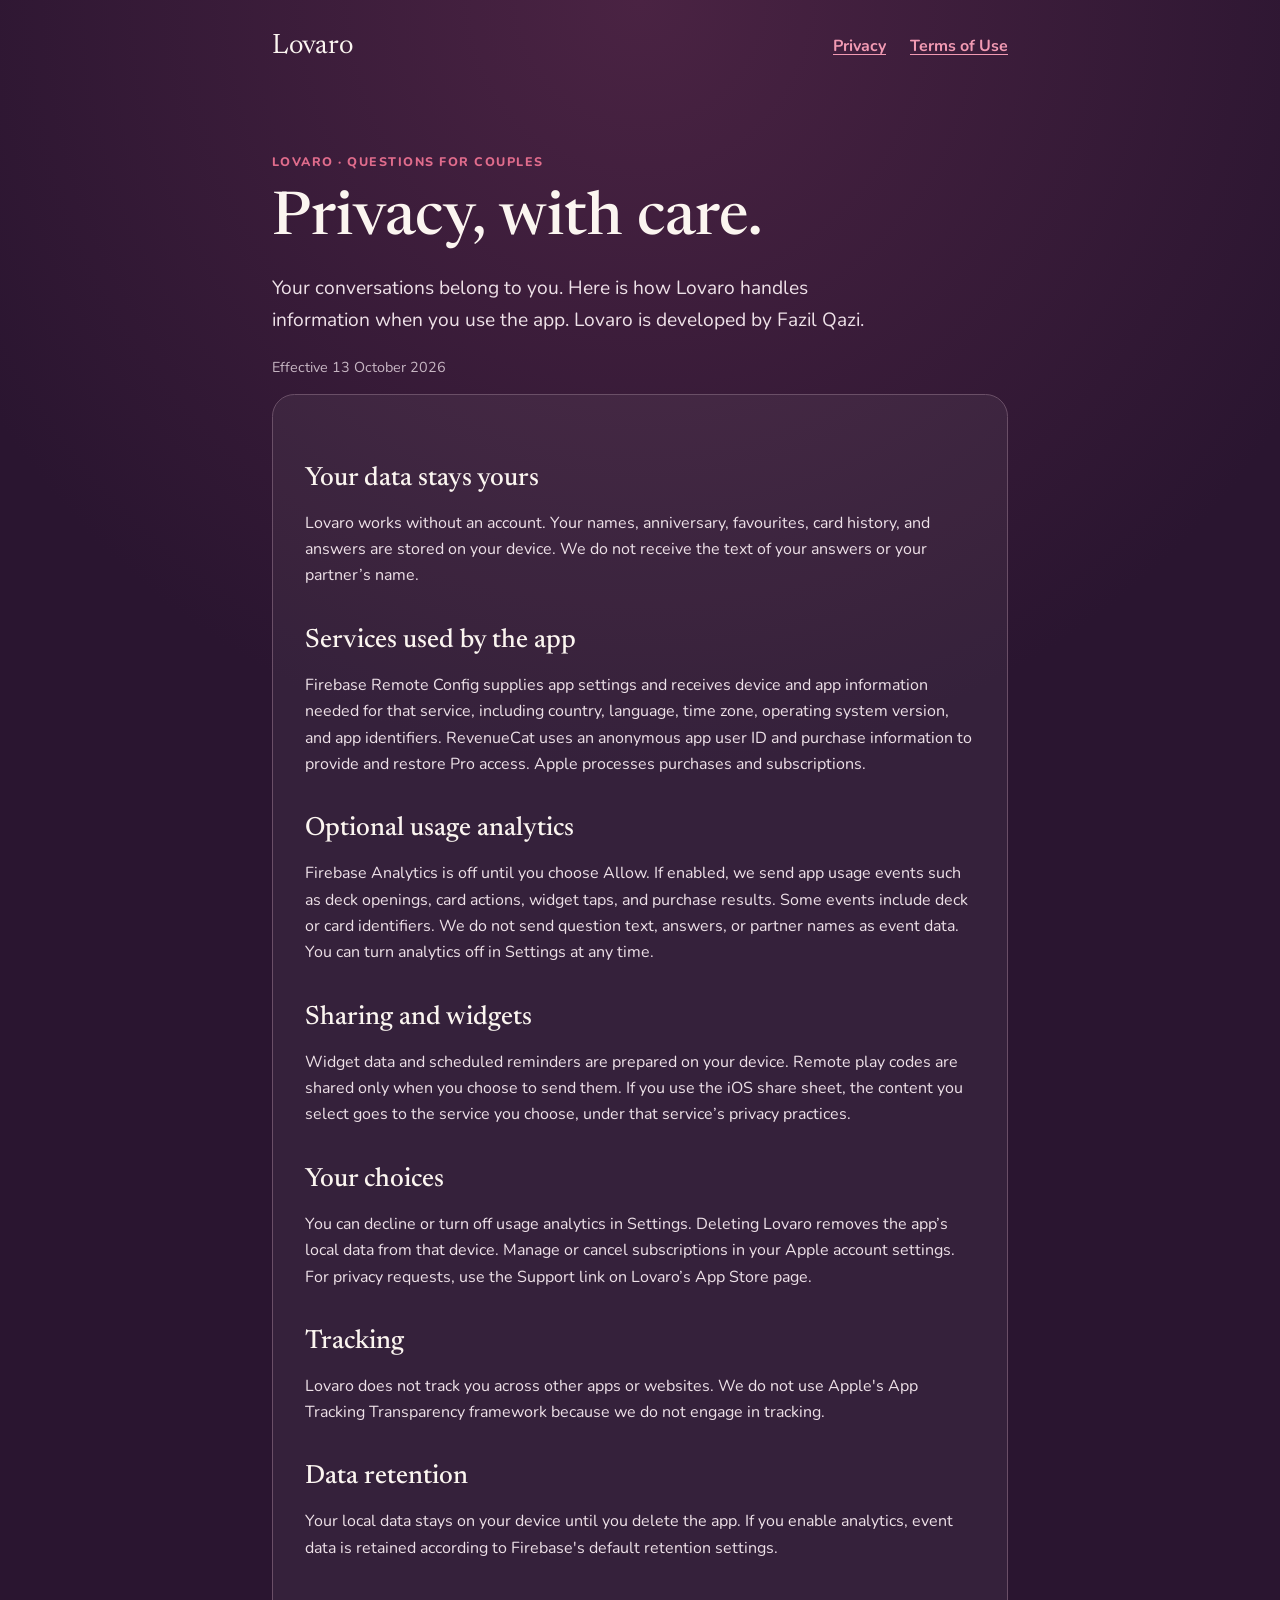
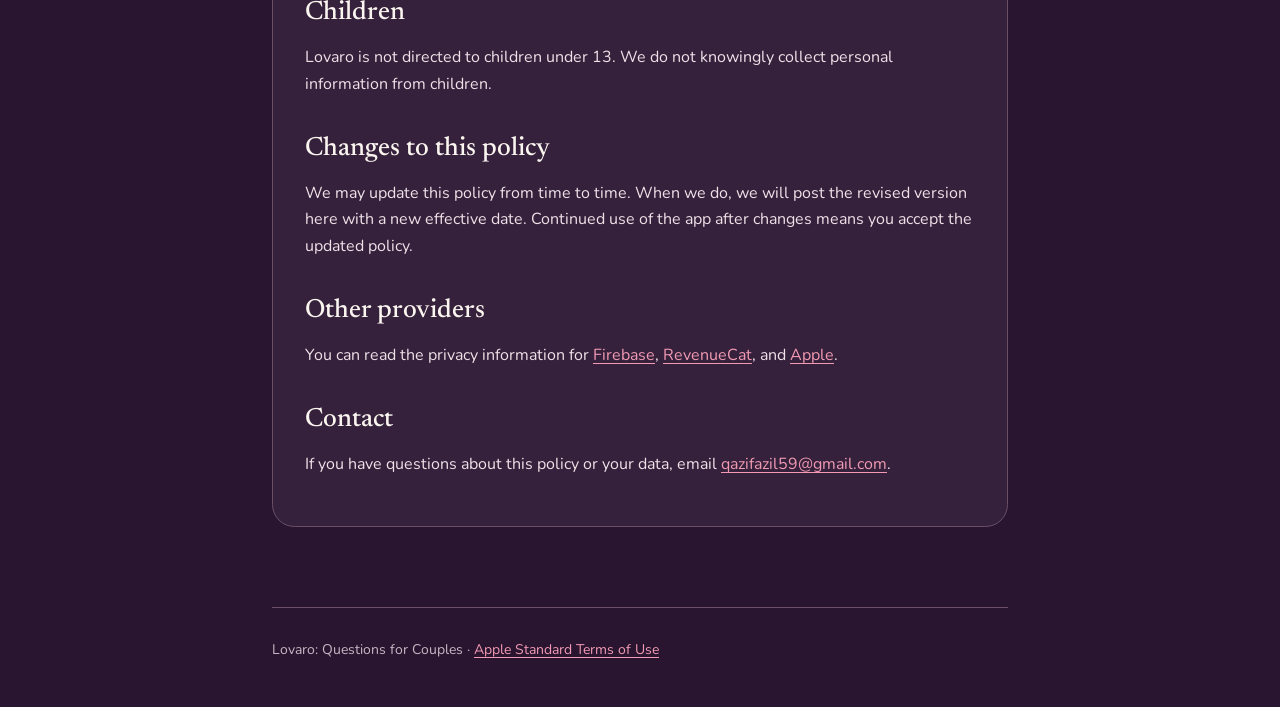
==== legal/index.html @ e7bbdf10 "first commit" ====
<!doctype html>
<html lang="en"><head><meta charset="utf-8"><meta name="viewport" content="width=device-width, initial-scale=1"><meta name="description" content="How Lovaro handles app data, analytics, purchases, and privacy choices."><meta name="theme-color" content="#2a1530"><title>Privacy Policy · Lovaro</title><link rel="stylesheet" href="style.css"></head>
<body><header><a class="brand" href="index.html">Lovaro</a><nav aria-label="Legal pages"><a href="index.html" aria-current="page">Privacy</a><a href="https://www.apple.com/legal/internet-services/itunes/dev/stdeula/">Terms of Use</a></nav></header><main><p class="eyebrow">LOVARO · QUESTIONS FOR COUPLES</p><h1>Privacy, with care.</h1><p class="intro">Your conversations belong to you. Here is how Lovaro handles information when you use the app. Lovaro is developed by Fazil Qazi.</p><p class="meta">Effective 13 October 2026</p><div class="card">
<h2>Your data stays yours</h2><p>Lovaro works without an account. Your names, anniversary, favourites, card history, and answers are stored on your device. We do not receive the text of your answers or your partner’s name.</p>
<h2>Services used by the app</h2><p>Firebase Remote Config supplies app settings and receives device and app information needed for that service, including country, language, time zone, operating system version, and app identifiers. RevenueCat uses an anonymous app user ID and purchase information to provide and restore Pro access. Apple processes purchases and subscriptions.</p>
<h2>Optional usage analytics</h2><p>Firebase Analytics is off until you choose Allow. If enabled, we send app usage events such as deck openings, card actions, widget taps, and purchase results. Some events include deck or card identifiers. We do not send question text, answers, or partner names as event data. You can turn analytics off in Settings at any time.</p>
<h2>Sharing and widgets</h2><p>Widget data and scheduled reminders are prepared on your device. Remote play codes are shared only when you choose to send them. If you use the iOS share sheet, the content you select goes to the service you choose, under that service’s privacy practices.</p>
<h2>Your choices</h2><p>You can decline or turn off usage analytics in Settings. Deleting Lovaro removes the app’s local data from that device. Manage or cancel subscriptions in your Apple account settings. For privacy requests, use the Support link on Lovaro’s App Store page.</p>
<h2>Tracking</h2><p>Lovaro does not track you across other apps or websites. We do not use Apple's App Tracking Transparency framework because we do not engage in tracking.</p>
<h2>Data retention</h2><p>Your local data stays on your device until you delete the app. If you enable analytics, event data is retained according to Firebase's default retention settings.</p>
<h2>Children</h2><p>Lovaro is not directed to children under 13. We do not knowingly collect personal information from children.</p>
<h2>Changes to this policy</h2><p>We may update this policy from time to time. When we do, we will post the revised version here with a new effective date. Continued use of the app after changes means you accept the updated policy.</p>
<h2>Other providers</h2><p>You can read the privacy information for <a href="https://firebase.google.com/support/privacy">Firebase</a>, <a href="https://www.revenuecat.com/privacy/">RevenueCat</a>, and <a href="https://www.apple.com/legal/privacy/">Apple</a>.</p>
<h2>Contact</h2><p>If you have questions about this policy or your data, email <a href="mailto:qazifazil59@gmail.com">qazifazil59@gmail.com</a>.</p>
</div></main><footer>Lovaro: Questions for Couples · <a href="https://www.apple.com/legal/internet-services/itunes/dev/stdeula/">Apple Standard Terms of Use</a></footer></body></html>
---- legal/style.css ----
@font-face { font-family: Nunito; src: url("fonts/Nunito.ttf") format("truetype"); font-display: swap; }
@font-face { font-family: Newsreader; src: url("fonts/Newsreader.ttf") format("truetype"); font-display: swap; }
:root { color-scheme: dark; font-family: Nunito, -apple-system, BlinkMacSystemFont, "Segoe UI", sans-serif; background: #2a1530; color: #fbf5f0; }
* { box-sizing: border-box; }
body { margin: 0; background: radial-gradient(circle at 50% 0, #4a2343 0, #2a1530 48rem); min-height: 100vh; }
header, main, footer { width: min(100% - 2.5rem, 46rem); margin-inline: auto; }
header { display: flex; flex-wrap: wrap; align-items: center; justify-content: space-between; gap: 1rem; padding-block: 2rem; }
.brand { color: #fbf5f0; font-family: Newsreader, Georgia, serif; font-size: 1.75rem; text-decoration: none; }
nav { display: flex; gap: 1.5rem; }
a { color: #f29ab3; text-underline-offset: .18em; }
nav a { font-weight: 700; }
main { padding-block: 3rem 5rem; }
h1, h2 { font-family: Newsreader, Georgia, serif; font-weight: 500; line-height: 1.14; }
h1 { font-size: clamp(2.5rem, 7vw, 3.75rem); margin: 0 0 .6rem; }
h2 { font-size: 1.65rem; margin: 2.3rem 0 .6rem; }
p, li { font-size: 1rem; line-height: 1.65; color: #eee1e8; }
.meta { color: #c7b6c3; font-size: .9rem; }
.eyebrow { color: #e06c8c; font-size: .78rem; font-weight: 800; letter-spacing: .12em; }
.intro { max-width: 37rem; font-size: 1.2rem; }
.card { padding: clamp(1.25rem, 4vw, 2rem); border: 1px solid #6a4f67; border-radius: 1.4rem; background: #fbf5f00d; }
footer { padding-block: 2rem 3rem; border-top: 1px solid #6a4f67; color: #c7b6c3; font-size: .875rem; }
:focus-visible { outline: 3px solid #e06c8c; outline-offset: 4px; }
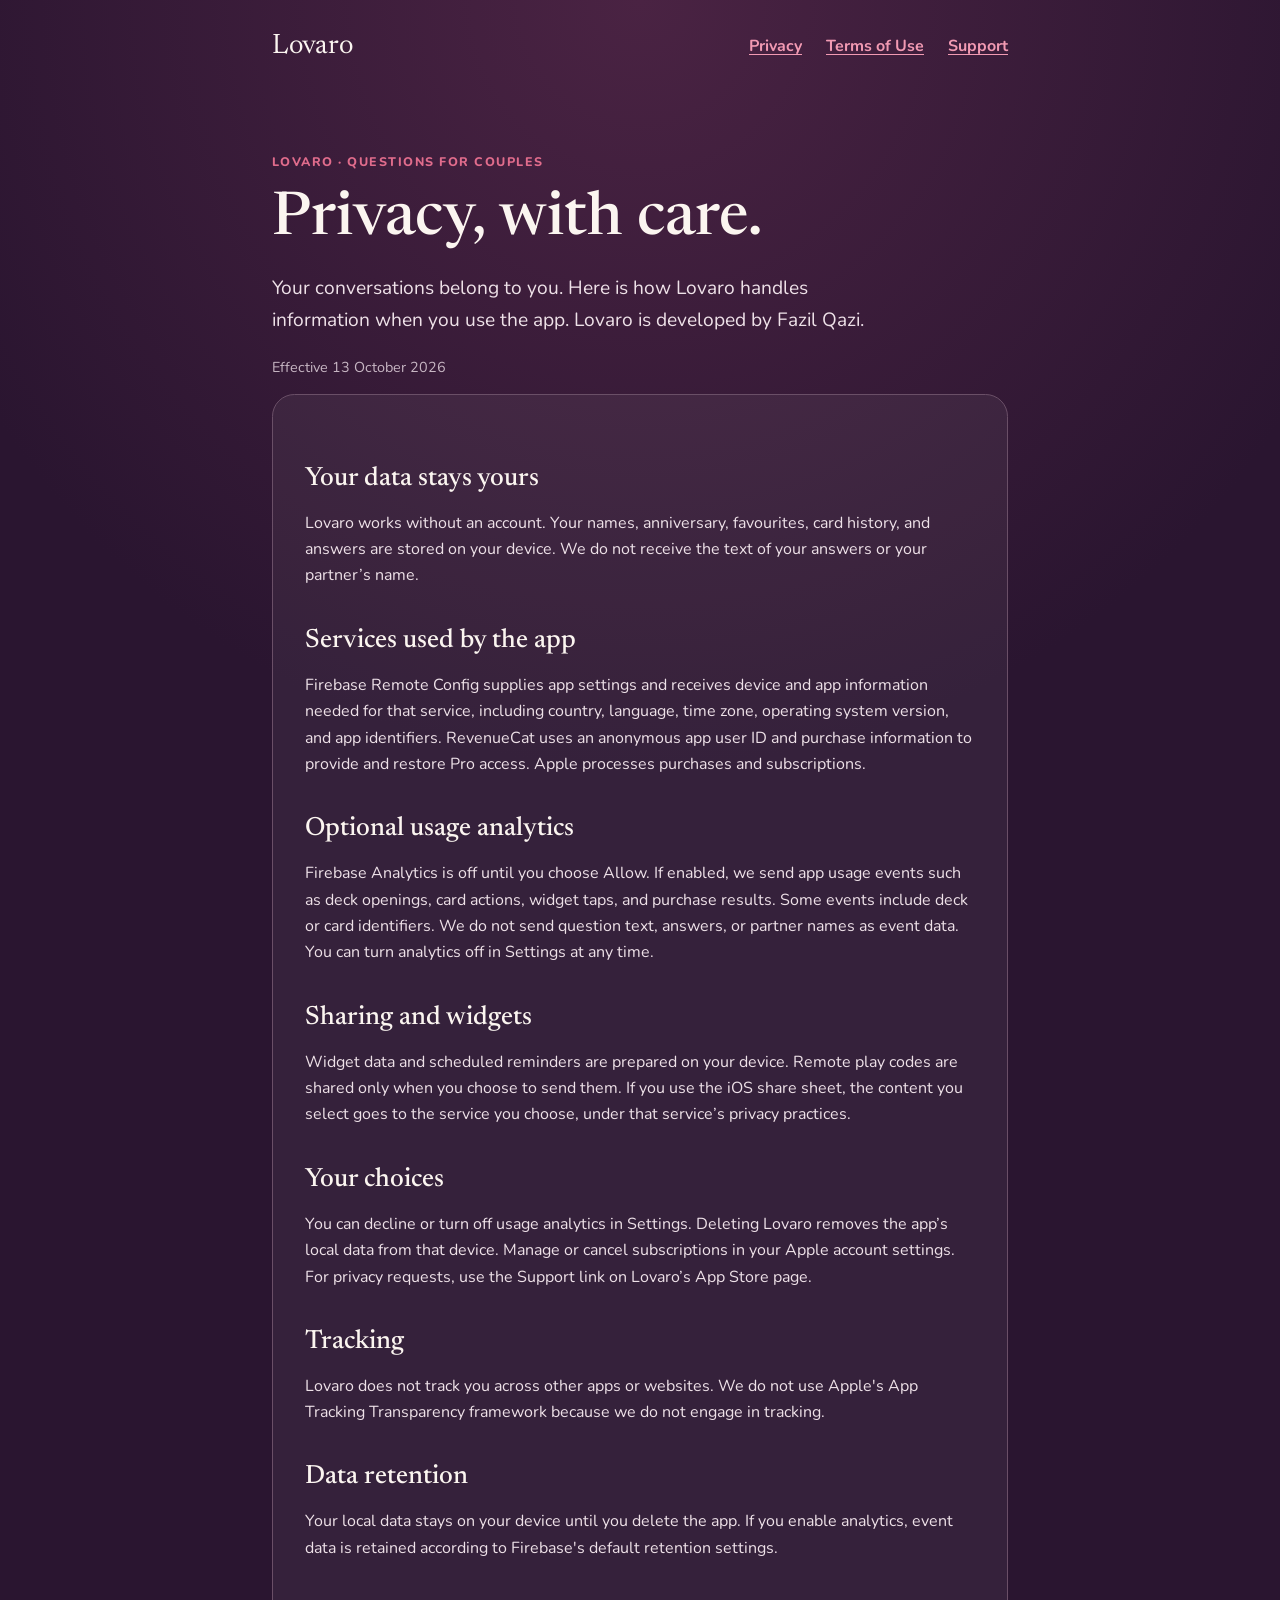
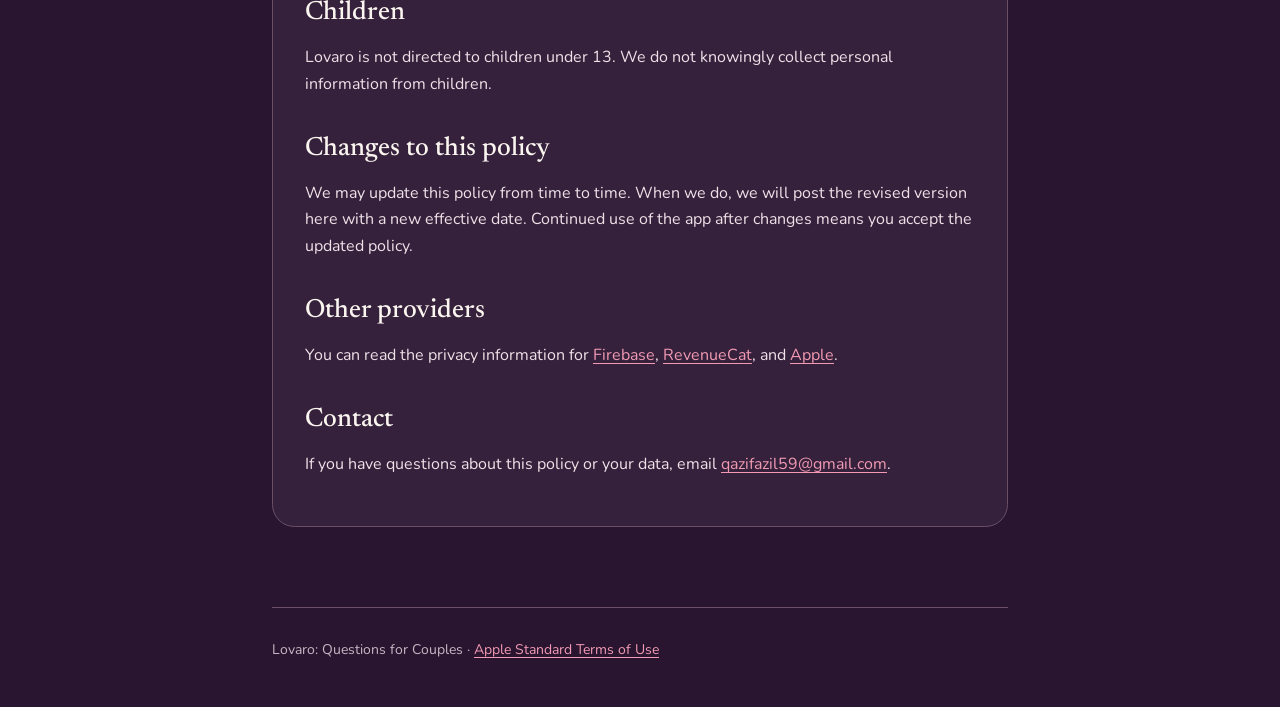
==== commit bd626668: "latest" ====
--- a/legal/index.html
+++ b/legal/index.html
@@ -1,6 +1,6 @@
 <!doctype html>
 <html lang="en"><head><meta charset="utf-8"><meta name="viewport" content="width=device-width, initial-scale=1"><meta name="description" content="How Lovaro handles app data, analytics, purchases, and privacy choices."><meta name="theme-color" content="#2a1530"><title>Privacy Policy · Lovaro</title><link rel="stylesheet" href="style.css"></head>
-<body><header><a class="brand" href="index.html">Lovaro</a><nav aria-label="Legal pages"><a href="index.html" aria-current="page">Privacy</a><a href="https://www.apple.com/legal/internet-services/itunes/dev/stdeula/">Terms of Use</a></nav></header><main><p class="eyebrow">LOVARO · QUESTIONS FOR COUPLES</p><h1>Privacy, with care.</h1><p class="intro">Your conversations belong to you. Here is how Lovaro handles information when you use the app. Lovaro is developed by Fazil Qazi.</p><p class="meta">Effective 13 October 2026</p><div class="card">
+<body><header><a class="brand" href="index.html">Lovaro</a><nav aria-label="Legal pages"><a href="index.html" aria-current="page">Privacy</a><a href="https://www.apple.com/legal/internet-services/itunes/dev/stdeula/">Terms of Use</a><a href="support.html">Support</a></nav></header><main><p class="eyebrow">LOVARO · QUESTIONS FOR COUPLES</p><h1>Privacy, with care.</h1><p class="intro">Your conversations belong to you. Here is how Lovaro handles information when you use the app. Lovaro is developed by Fazil Qazi.</p><p class="meta">Effective 13 October 2026</p><div class="card">
 <h2>Your data stays yours</h2><p>Lovaro works without an account. Your names, anniversary, favourites, card history, and answers are stored on your device. We do not receive the text of your answers or your partner’s name.</p>
 <h2>Services used by the app</h2><p>Firebase Remote Config supplies app settings and receives device and app information needed for that service, including country, language, time zone, operating system version, and app identifiers. RevenueCat uses an anonymous app user ID and purchase information to provide and restore Pro access. Apple processes purchases and subscriptions.</p>
 <h2>Optional usage analytics</h2><p>Firebase Analytics is off until you choose Allow. If enabled, we send app usage events such as deck openings, card actions, widget taps, and purchase results. Some events include deck or card identifiers. We do not send question text, answers, or partner names as event data. You can turn analytics off in Settings at any time.</p>
--- a/legal/style.css
+++ b/legal/style.css
@@ -19,4 +19,16 @@
 .intro { max-width: 37rem; font-size: 1.2rem; }
 .card { padding: clamp(1.25rem, 4vw, 2rem); border: 1px solid #6a4f67; border-radius: 1.4rem; background: #fbf5f00d; }
 footer { padding-block: 2rem 3rem; border-top: 1px solid #6a4f67; color: #c7b6c3; font-size: .875rem; }
+a { overflow-wrap: break-word; word-break: break-word; }
 :focus-visible { outline: 3px solid #e06c8c; outline-offset: 4px; }
+@media (max-width: 480px) {
+  header, main, footer { width: min(100% - 1.5rem, 46rem); }
+  header { padding-block: 1.25rem; }
+  main { padding-block: 2rem 3rem; }
+  h1 { font-size: 2rem; }
+  h2 { font-size: 1.35rem; margin: 1.8rem 0 .5rem; }
+  .intro { font-size: 1.05rem; }
+  .card { border-radius: 1rem; }
+  nav { gap: 1rem; }
+  .brand { font-size: 1.5rem; }
+}
